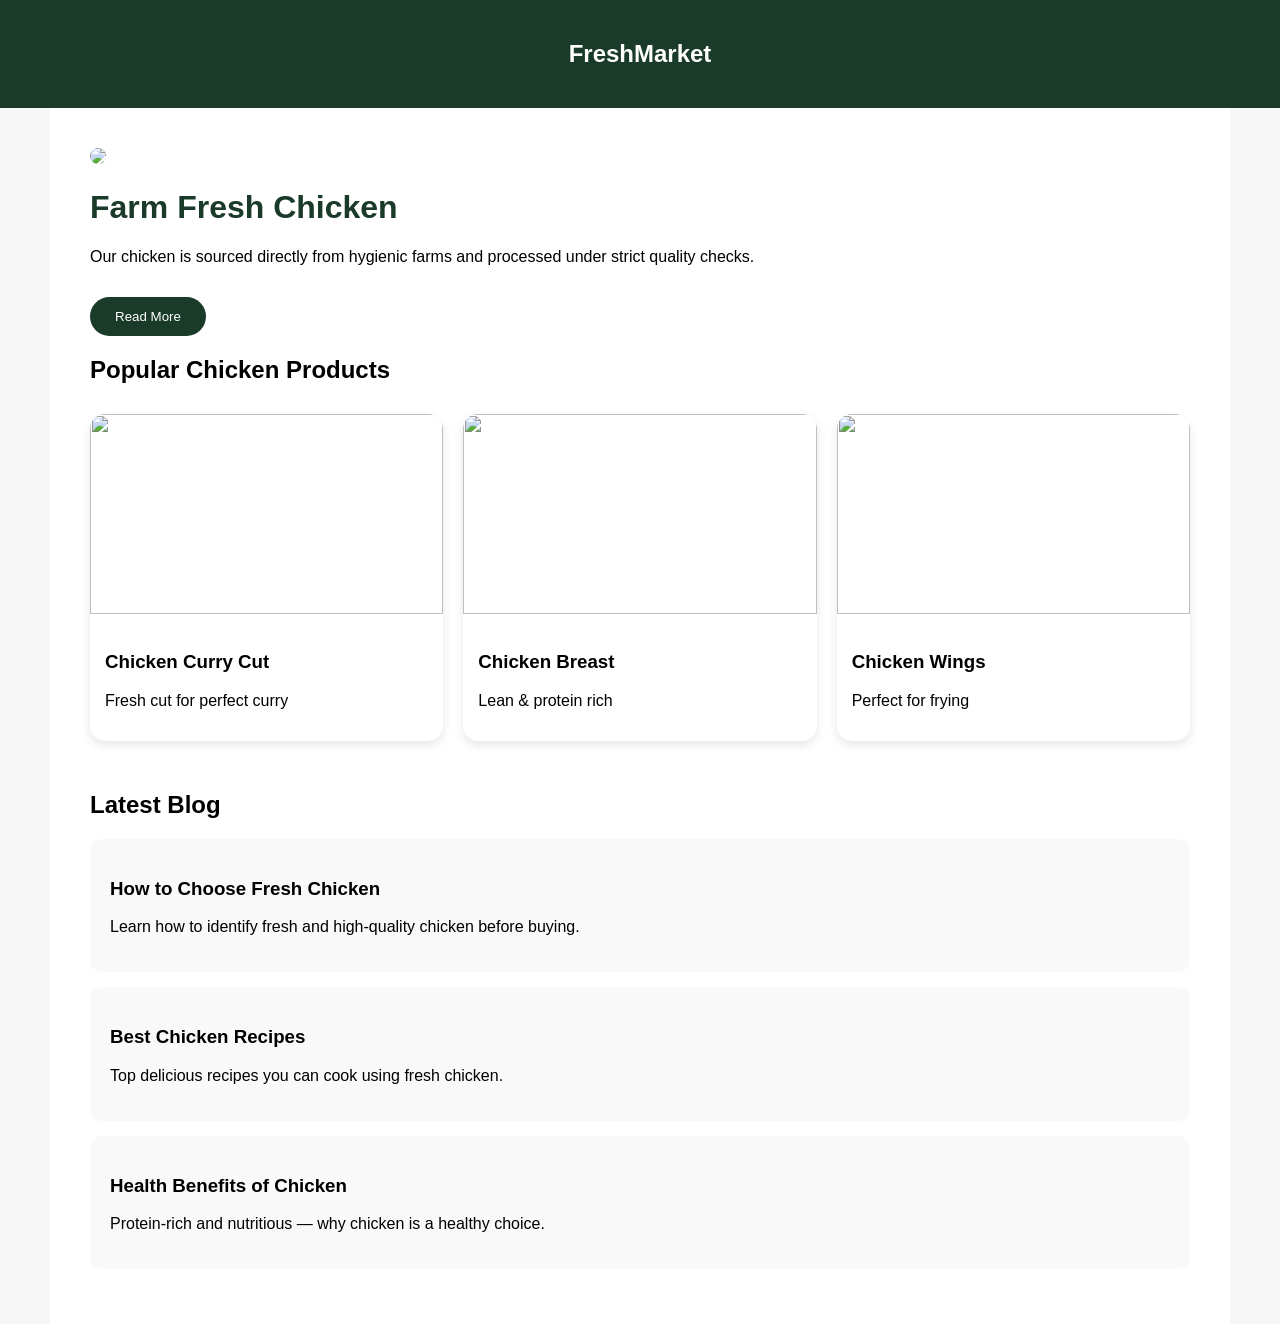
==== chicken.html @ bc3c6be9 "Create chicken.html" ====
<!DOCTYPE html>
<html lang="en">
<head>

<meta charset="UTF-8">
<meta name="viewport" content="width=device-width, initial-scale=1.0">

<!-- SEO -->
<title>Fresh Chicken Online | Farm Fresh Chicken Delivery</title>
<meta name="description" content="Order farm fresh chicken online. Premium quality, hygienic processing, and fast delivery.">
<meta name="keywords" content="fresh chicken, buy chicken online, chicken delivery">
<meta name="author" content="FreshMarket">

<link rel="stylesheet" href="https://cdnjs.cloudflare.com/ajax/libs/font-awesome/6.5.0/css/all.min.css">

<style>

body{
font-family: Arial, sans-serif;
margin:0;
background:#f7f7f7;
}

/* Header */
.header{
background:#1A3A2A;
color:white;
text-align:center;
padding:20px;
}

/* Container */
.container{
max-width:1100px;
margin:auto;
background:white;
padding:40px;
animation:fadeIn 1s ease;
}

/* Animation */
@keyframes fadeIn{
from{opacity:0; transform:translateY(20px);}
to{opacity:1; transform:translateY(0);}
}

.hero-img{
width:100%;
border-radius:15px;
}

h1{
color:#1A3A2A;
}

.read-more{
display:none;
}

.btn{
background:#1A3A2A;
color:white;
padding:12px 25px;
border:none;
border-radius:30px;
cursor:pointer;
margin-top:15px;
}

/* Product cards */

.products{
display:grid;
grid-template-columns:repeat(auto-fit,minmax(250px,1fr));
gap:20px;
margin-top:30px;
}

.card{
background:white;
border-radius:15px;
box-shadow:0 4px 10px rgba(0,0,0,0.1);
overflow:hidden;
transition:0.3s;
}

.card:hover{
transform:translateY(-5px);
}

.card img{
width:100%;
height:200px;
object-fit:cover;
}

.card-body{
padding:15px;
}

.blog{
margin-top:50px;
}

.blog-card{
background:#f9f9f9;
padding:20px;
border-radius:12px;
margin-bottom:15px;
transition:0.3s;
}

.blog-card:hover{
background:#eef5f1;
}

</style>

</head>

<body>

<div class="header">
<h2>FreshMarket</h2>
</div>

<div class="container">

<img src="https://images.unsplash.com/photo-1587593810167-a84920ea0781" class="hero-img">

<h1>Farm Fresh Chicken</h1>

<p>
Our chicken is sourced directly from hygienic farms and processed under strict quality checks.
</p>

<div class="read-more" id="moreText">
<p>
We ensure antibiotic-free, hormone-free poultry delivered in temperature-controlled packaging.
Every piece is cut fresh and sealed to maintain taste and nutrition.
Perfect for curries, grills, and everyday cooking.
</p>
</div>

<button class="btn" onclick="toggleRead()">Read More</button>

<!-- Product List -->

<h2>Popular Chicken Products</h2>

<div class="products">

<div class="card">
<img src="https://images.unsplash.com/photo-1604908176997-4313c9c3f5b0">
<div class="card-body">
<h3>Chicken Curry Cut</h3>
<p>Fresh cut for perfect curry</p>
</div>
</div>

<div class="card">
<img src="https://images.unsplash.com/photo-1606756790138-261d2b21cd63">
<div class="card-body">
<h3>Chicken Breast</h3>
<p>Lean & protein rich</p>
</div>
</div>

<div class="card">
<img src="https://images.unsplash.com/photo-1612197522035-1f3c8dc6f7d3">
<div class="card-body">
<h3>Chicken Wings</h3>
<p>Perfect for frying</p>
</div>
</div>

</div>

<!-- Blog Section -->

<div class="blog">

<h2>Latest Blog</h2>

<div class="blog-card">
<h3>How to Choose Fresh Chicken</h3>
<p>Learn how to identify fresh and high-quality chicken before buying.</p>
</div>

<div class="blog-card">
<h3>Best Chicken Recipes</h3>
<p>Top delicious recipes you can cook using fresh chicken.</p>
</div>

<div class="blog-card">
<h3>Health Benefits of Chicken</h3>
<p>Protein-rich and nutritious — why chicken is a healthy choice.</p>
</div>

</div>

</div>

<script>
function toggleRead(){
var more = document.getElementById("moreText");

if(more.style.display === "block"){
more.style.display = "none";
}else{
more.style.display = "block";
}
}
</script>

</body>
</html>
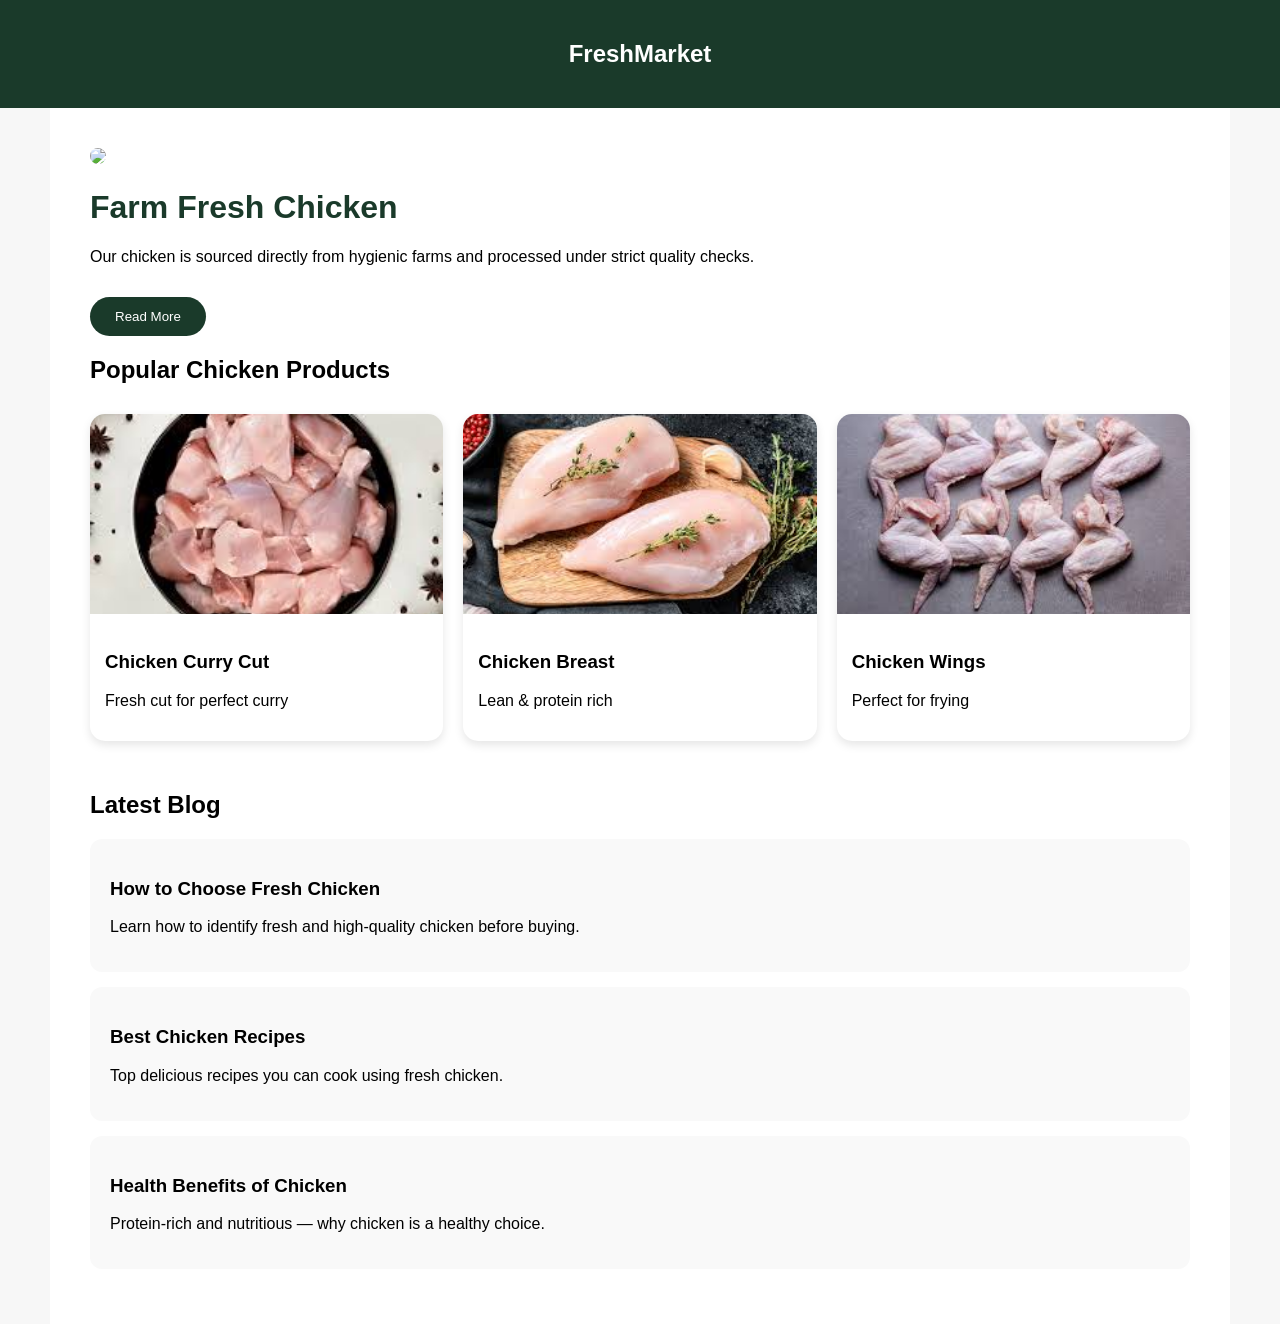
==== commit f0e28fd9: "Update chicken.html" ====
--- a/chicken.html
+++ b/chicken.html
@@ -151,7 +151,7 @@
 <div class="products">
 
 <div class="card">
-<img src="https://images.unsplash.com/photo-1604908176997-4313c9c3f5b0">
+<img src="[data-uri]">
 <div class="card-body">
 <h3>Chicken Curry Cut</h3>
 <p>Fresh cut for perfect curry</p>
@@ -159,7 +159,7 @@
 </div>
 
 <div class="card">
-<img src="https://images.unsplash.com/photo-1606756790138-261d2b21cd63">
+<img src="[data-uri]">
 <div class="card-body">
 <h3>Chicken Breast</h3>
 <p>Lean & protein rich</p>
@@ -167,7 +167,7 @@
 </div>
 
 <div class="card">
-<img src="https://images.unsplash.com/photo-1612197522035-1f3c8dc6f7d3">
+<img src="[data-uri]">
 <div class="card-body">
 <h3>Chicken Wings</h3>
 <p>Perfect for frying</p>
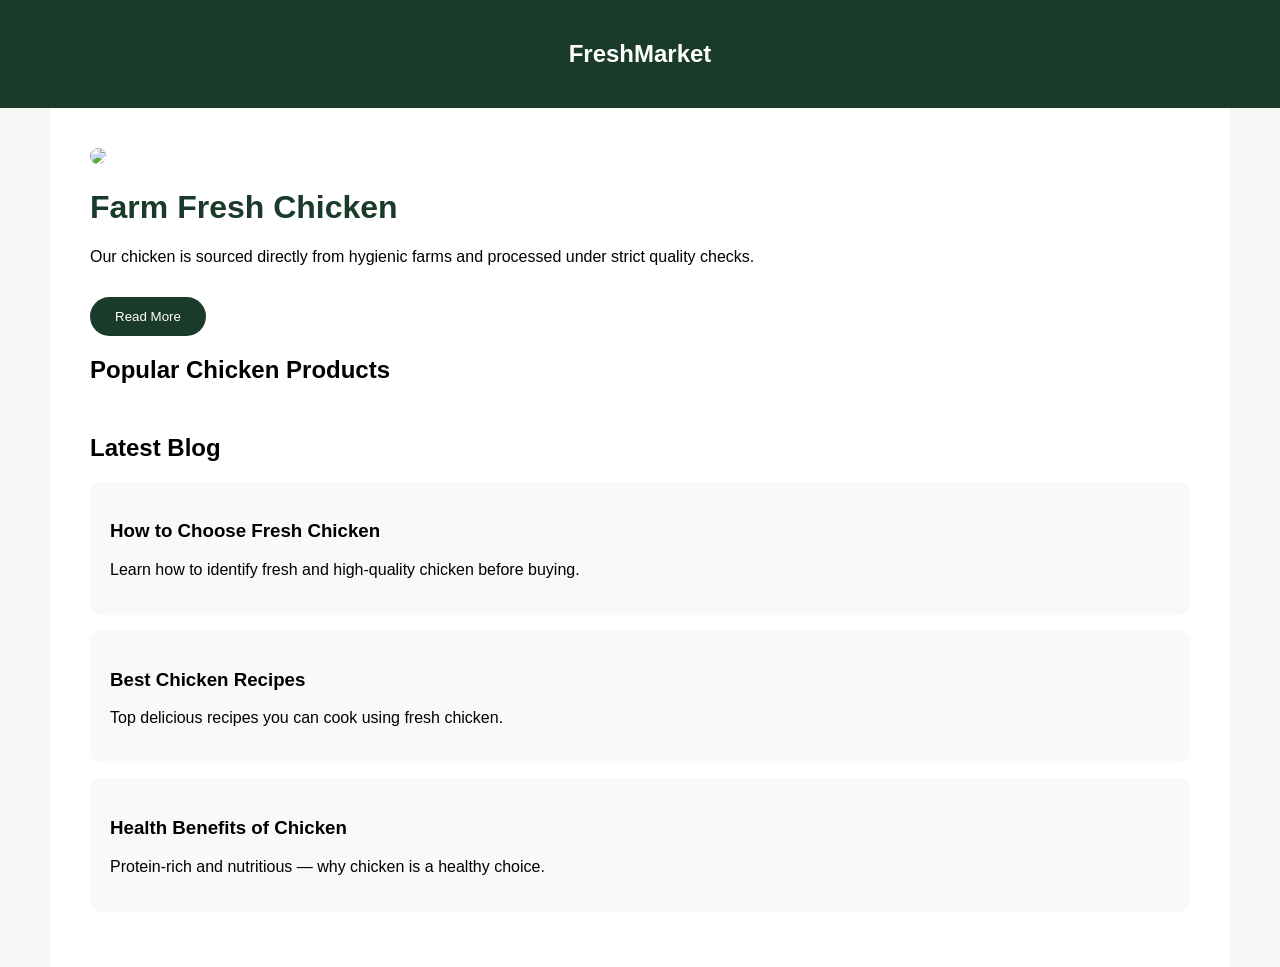
==== commit 01e21007: "Update chicken.html" ====
--- a/chicken.html
+++ b/chicken.html
@@ -148,34 +148,83 @@
 
 <h2>Popular Chicken Products</h2>
 
-<div class="products">
-
-<div class="card">
-<img src="[data-uri]">
-<div class="card-body">
-<h3>Chicken Curry Cut</h3>
-<p>Fresh cut for perfect curry</p>
-</div>
-</div>
-
-<div class="card">
-<img src="[data-uri]">
-<div class="card-body">
-<h3>Chicken Breast</h3>
-<p>Lean & protein rich</p>
-</div>
-</div>
-
-<div class="card">
-<img src="[data-uri]">
-<div class="card-body">
-<h3>Chicken Wings</h3>
-<p>Perfect for frying</p>
-</div>
-</div>
-
-</div>
-
+<script>
+let cartCount = 0;
+
+const products = [
+  // CHICKEN
+  { id:1, cat:'chicken', name:'Whole Farm Chicken', sub:'Free-Range Chicken', price:'Rs. 299', unit:'/kg', badge:'fresh', badgeLabel:'Fresh', desc:'Tender, free-range whole chicken raised without antibiotics.', img:'https://images.unsplash.com/photo-1587593810167-a84920ea0781?w=600&q=80' },
+  { id:2, cat:'chicken', name:'Chicken Breast Fillet', sub:'Boneless Chicken', price:'Rs. 349', unit:'/500g', badge:'premium', badgeLabel:'Premium', desc:'Lean, juicy boneless breast fillets, perfect for grilling.', img:'https://images.unsplash.com/photo-1682991136736-a2b44623eeba?w=500&auto=format&fit=crop&q=60&ixlib=rb-4.1.0&ixid=M3wxMjA3fDB8MHxzZWFyY2h8N3x8Y2hpY2tlbiUyMGJyZWFzdHxlbnwwfHwwfHx8MA%3D%3D' },
+  { id:3, cat:'chicken', name:'Chicken Legs', sub:'Bone-In Cuts', price:'Rs. 229', unit:'/kg', badge:'fresh', badgeLabel:'Fresh', desc:'Flavourful bone-in thighs and drumsticks, great for curries.', img:'https://media.istockphoto.com/id/1351966480/photo/raw-chicken-drum-stick-or-leg-pieces.webp?a=1&b=1&s=612x612&w=0&k=20&c=igDbLb6wiDadajXGD3pyt2d3ijChe7ovx_XZblskCac=' },
+  { id:4, cat:'chicken', name:'Chicken Wings', sub:'Party Cut Wings', price:'Rs. 199', unit:'/500g', badge:'sale', badgeLabel:'Sale', desc:'Crispy-ready party wings — marinated or plain available.', img:'https://media.istockphoto.com/id/1130423940/photo/raw-chicken-wings.webp?a=1&b=1&s=612x612&w=0&k=20&c=3L_in81CK1aBq9viFOgYk0ZvPSkTZ2IHqcJkPZ5LTrU=' },
+  { id:6, cat:'chicken', name:'Chicken Liver', sub:'Offal & Organs', price:'Rs. 149', unit:'/500g', badge:'fresh', badgeLabel:'Fresh', desc:'Iron-rich fresh chicken liver, cleaned and ready to cook.', img:'https://media.istockphoto.com/id/1266413084/photo/fresh-chicken-liver-on-a-cutting-board-with-cooking-ingredients.webp?a=1&b=1&s=612x612&w=0&k=20&c=8vWkVTcsEAAaOYxZyqfM0vT5w5yUyzNh_hho4cezIBc=' },
+
+function renderProducts(filter = 'all') {
+  const grid = document.getElementById('productsGrid');
+  const filtered = filter === 'all' ? products : products.filter(p => p.cat === filter);
+  grid.innerHTML = filtered.map(p => `
+    <div class="product-card" data-cat="${p.cat}">
+      <div class="product-img-wrap">
+        <img class="product-img" src="${p.img}" alt="${p.name}" loading="lazy" onerror="this.src='https://images.unsplash.com/photo-1542838132-92c53300491e?w=600&q=80'">
+        <span class="product-badge badge-${p.badge}">${p.badgeLabel}</span>
+      </div>
+      <div class="product-body">
+        <div class="product-cat">${p.sub}</div>
+        <div class="product-name">${p.name}</div>
+        <div class="product-desc">${p.desc}</div>
+        <div class="product-footer">
+          <div class="product-price">${p.price} <span class="unit">${p.unit}</span></div>
+          <button class="add-btn" onclick="addToCart('${p.name}')" title="Add to cart">+</button>
+        </div>
+      </div>
+    </div>
+  `).join('');
+}
+
+function filterCat(cat, btn) {
+  document.querySelectorAll('.cat-tab').forEach(b => b.classList.remove('active'));
+  btn.classList.add('active');
+  renderProducts(cat);
+}
+
+function addToCart(name) {
+  cartCount++;
+  document.getElementById('cartNum').textContent = cartCount;
+  const toast = document.getElementById('toast');
+  toast.textContent = `✅ ${name} added to cart!`;
+  toast.classList.add('show');
+  setTimeout(() => toast.classList.remove('show'), 2500);
+}
+
+function copyCode() {
+  navigator.clipboard.writeText('FRESH20').then(() => {
+    const toast = document.getElementById('toast');
+    toast.textContent = '🎉 Code FRESH20 copied!';
+    toast.classList.add('show');
+    setTimeout(() => toast.classList.remove('show'), 2500);
+  });
+}
+
+renderProducts();
+
+// Scroll reveal
+const observer = new IntersectionObserver((entries) => {
+  entries.forEach(e => {
+    if (e.isIntersecting) {
+      e.target.style.opacity = '1';
+      e.target.style.transform = 'translateY(0)';
+    }
+  });
+}, { threshold: 0.1 });
+
+document.querySelectorAll('.why-card, .stat-card').forEach(el => {
+  el.style.opacity = '0';
+  el.style.transform = 'translateY(20px)';
+  el.style.transition = 'opacity 0.5s ease, transform 0.5s ease';
+  observer.observe(el);
+});
+</script>
+  
 <!-- Blog Section -->
 
 <div class="blog">
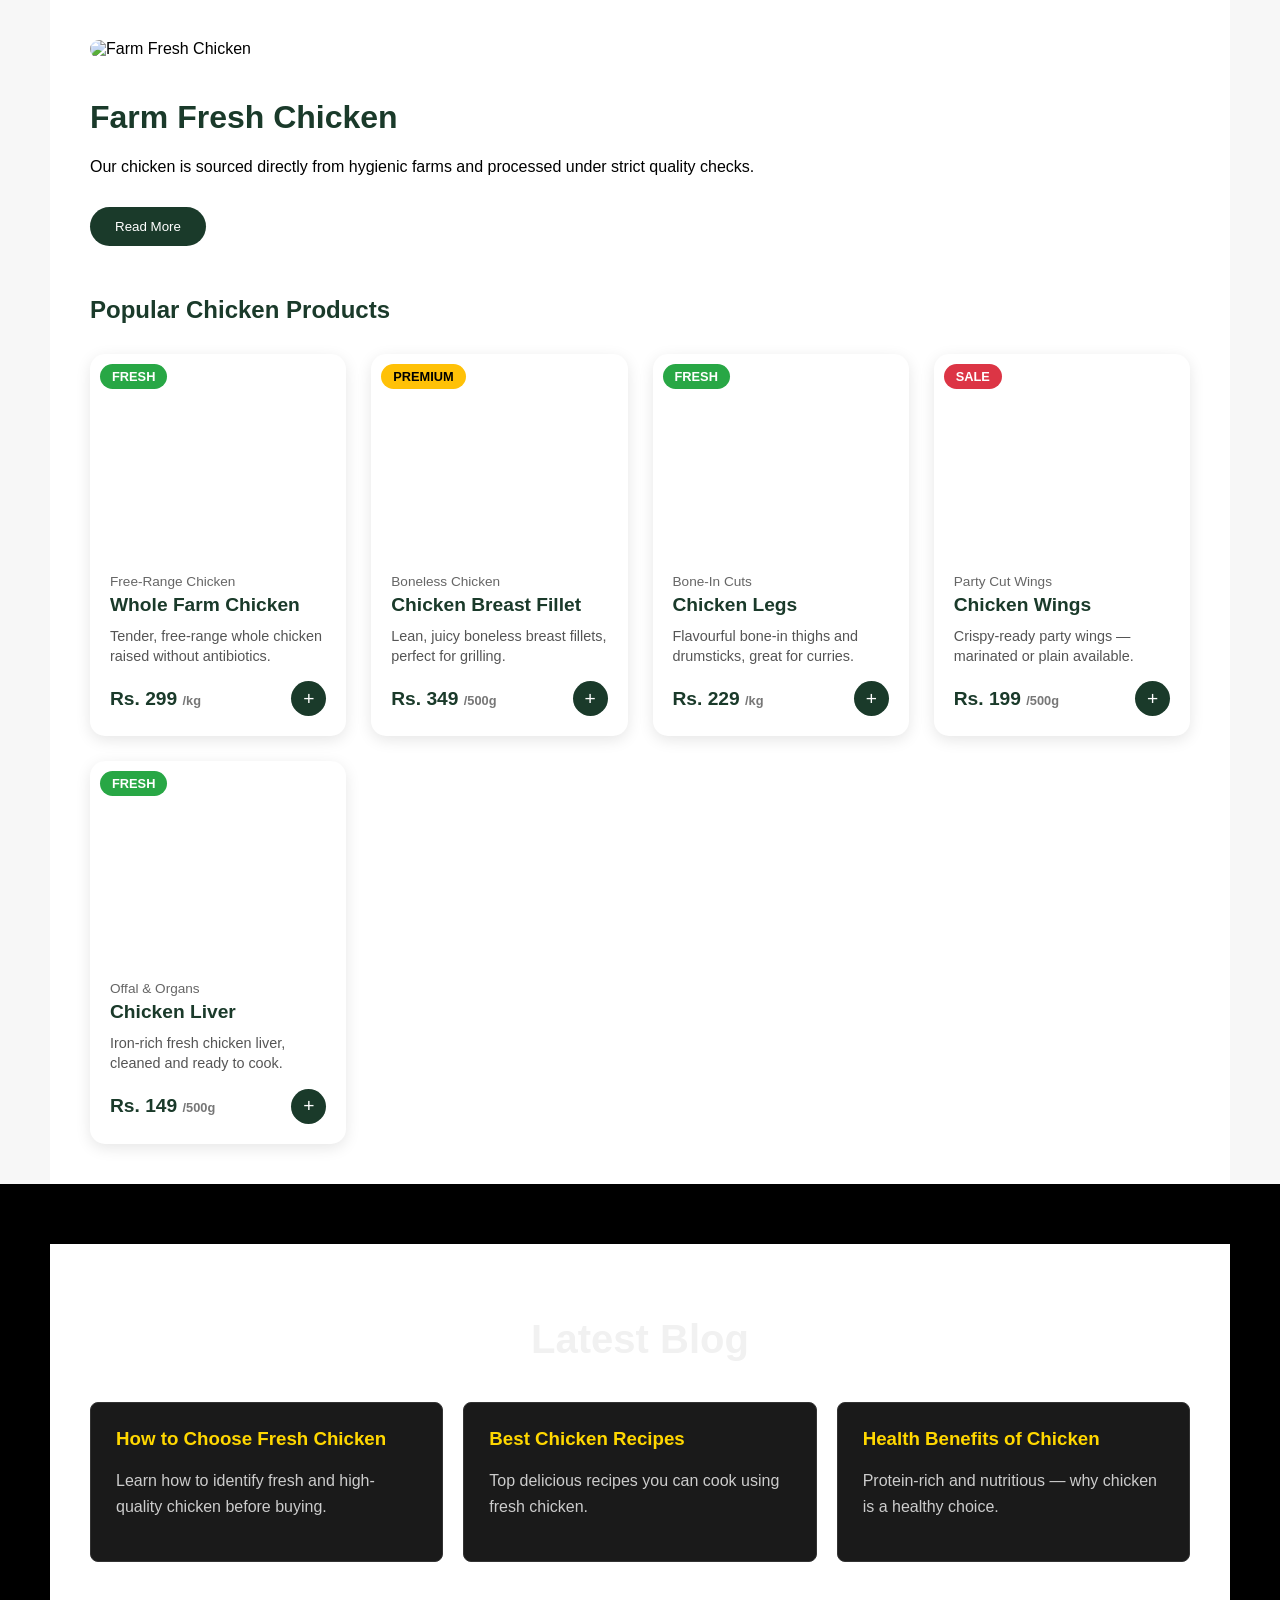
==== commit acd25b2a: "Update chicken.html" ====
--- a/chicken.html
+++ b/chicken.html
@@ -1,266 +1,336 @@
 <!DOCTYPE html>
 <html lang="en">
 <head>
-
-<meta charset="UTF-8">
-<meta name="viewport" content="width=device-width, initial-scale=1.0">
-
-<!-- SEO -->
-<title>Fresh Chicken Online | Farm Fresh Chicken Delivery</title>
-<meta name="description" content="Order farm fresh chicken online. Premium quality, hygienic processing, and fast delivery.">
-<meta name="keywords" content="fresh chicken, buy chicken online, chicken delivery">
-<meta name="author" content="FreshMarket">
-
-<link rel="stylesheet" href="https://cdnjs.cloudflare.com/ajax/libs/font-awesome/6.5.0/css/all.min.css">
-
-<style>
-
-body{
-font-family: Arial, sans-serif;
-margin:0;
-background:#f7f7f7;
-}
-
-/* Header */
-.header{
-background:#1A3A2A;
-color:white;
-text-align:center;
-padding:20px;
-}
-
-/* Container */
-.container{
-max-width:1100px;
-margin:auto;
-background:white;
-padding:40px;
-animation:fadeIn 1s ease;
-}
-
-/* Animation */
-@keyframes fadeIn{
-from{opacity:0; transform:translateY(20px);}
-to{opacity:1; transform:translateY(0);}
-}
-
-.hero-img{
-width:100%;
-border-radius:15px;
-}
-
-h1{
-color:#1A3A2A;
-}
-
-.read-more{
-display:none;
-}
-
-.btn{
-background:#1A3A2A;
-color:white;
-padding:12px 25px;
-border:none;
-border-radius:30px;
-cursor:pointer;
-margin-top:15px;
-}
-
-/* Product cards */
-
-.products{
-display:grid;
-grid-template-columns:repeat(auto-fit,minmax(250px,1fr));
-gap:20px;
-margin-top:30px;
-}
-
-.card{
-background:white;
-border-radius:15px;
-box-shadow:0 4px 10px rgba(0,0,0,0.1);
-overflow:hidden;
-transition:0.3s;
-}
-
-.card:hover{
-transform:translateY(-5px);
-}
-
-.card img{
-width:100%;
-height:200px;
-object-fit:cover;
-}
-
-.card-body{
-padding:15px;
-}
-
-.blog{
-margin-top:50px;
-}
-
-.blog-card{
-background:#f9f9f9;
-padding:20px;
-border-radius:12px;
-margin-bottom:15px;
-transition:0.3s;
-}
-
-.blog-card:hover{
-background:#eef5f1;
-}
-
-</style>
-
+    <meta charset="UTF-8">
+    <meta name="viewport" content="width=device-width, initial-scale=1.0">
+
+    <title>Fresh Chicken Online | Farm Fresh Chicken Delivery</title>
+    <meta name="description" content="Order farm fresh chicken online. Premium quality, hygienic processing, and fast delivery.">
+    <meta name="keywords" content="fresh chicken, buy chicken online, chicken delivery">
+    <meta name="author" content="FreshMarket">
+
+    <link rel="stylesheet" href="https://cdnjs.cloudflare.com/ajax/libs/font-awesome/6.5.0/css/all.min.css">
+
+    <style>
+        body {
+            font-family: Arial, sans-serif;
+            margin: 0;
+            background: #f7f7f7;
+        }
+
+        /* Header */
+        .header {
+            background: #1A3A2A;
+            color: white;
+            text-align: center;
+            padding: 20px;
+        }
+
+        /* Container */
+        .container {
+            max-width: 1100px;
+            margin: auto;
+            background: white;
+            padding: 40px;
+            animation: fadeIn 1s ease;
+        }
+
+        @keyframes fadeIn {
+            from { opacity: 0; transform: translateY(20px); }
+            to { opacity: 1; transform: translateY(0); }
+        }
+
+        .hero-img {
+            width: 100%;
+            border-radius: 15px;
+            margin-bottom: 20px;
+        }
+
+        h1, h2 {
+            color: #1A3A2A;
+        }
+
+        .read-more {
+            display: none;
+            margin-top: 10px;
+        }
+
+        .btn {
+            background: #1A3A2A;
+            color: white;
+            padding: 12px 25px;
+            border: none;
+            border-radius: 30px;
+            cursor: pointer;
+            margin-top: 15px;
+        }
+
+        /* Updated Product Grid & Cards */
+        .products-grid {
+            display: grid;
+            grid-template-columns: repeat(auto-fit, minmax(250px, 1fr));
+            gap: 25px;
+            margin-top: 30px;
+        }
+
+        .product-card {
+            background: white;
+            border-radius: 15px;
+            box-shadow: 0 4px 15px rgba(0,0,0,0.1);
+            overflow: hidden;
+            transition: 0.3s;
+            display: flex;
+            flex-direction: column;
+        }
+
+        .product-card:hover {
+            transform: translateY(-5px);
+        }
+
+        .product-img-wrap {
+            position: relative;
+            height: 200px;
+        }
+
+        .product-img {
+            width: 100%;
+            height: 100%;
+            object-fit: cover;
+        }
+
+        /* Badges */
+        .product-badge {
+            position: absolute;
+            top: 10px;
+            left: 10px;
+            padding: 5px 12px;
+            border-radius: 20px;
+            font-size: 0.8rem;
+            color: white;
+            font-weight: bold;
+            text-transform: uppercase;
+        }
+
+        .badge-fresh { background: #28a745; }
+        .badge-premium { background: #ffc107; color: #000; }
+        .badge-sale { background: #dc3545; }
+
+        .product-body {
+            padding: 20px;
+            flex-grow: 1;
+            display: flex;
+            flex-direction: column;
+        }
+
+        .product-cat {
+            color: #666;
+            font-size: 0.85rem;
+            margin-bottom: 5px;
+        }
+
+        .product-name {
+            font-size: 1.2rem;
+            font-weight: bold;
+            color: #1A3A2A;
+            margin-bottom: 10px;
+        }
+
+        .product-desc {
+            font-size: 0.9rem;
+            color: #555;
+            margin-bottom: 15px;
+            line-height: 1.4;
+        }
+
+        .product-footer {
+            display: flex;
+            justify-content: space-between;
+            align-items: center;
+            margin-top: auto;
+        }
+
+        .product-price {
+            font-size: 1.2rem;
+            font-weight: bold;
+            color: #1A3A2A;
+        }
+
+        .product-price .unit {
+            font-size: 0.8rem;
+            color: #777;
+        }
+
+        .add-btn {
+            background: #1A3A2A;
+            color: white;
+            border: none;
+            width: 35px;
+            height: 35px;
+            border-radius: 50%;
+            cursor: pointer;
+            font-size: 1.2rem;
+            display: flex;
+            align-items: center;
+            justify-content: center;
+            transition: 0.2s;
+        }
+
+        .add-btn:hover {
+            background: #28a745;
+        }
+
+    </style>
 </head>
-
 <body>
 
-<div class="header">
-<h2>FreshMarket</h2>
-</div>
-
-<div class="container">
-
-<img src="https://images.unsplash.com/photo-1587593810167-a84920ea0781" class="hero-img">
-
-<h1>Farm Fresh Chicken</h1>
-
-<p>
-Our chicken is sourced directly from hygienic farms and processed under strict quality checks.
-</p>
-
-<div class="read-more" id="moreText">
-<p>
-We ensure antibiotic-free, hormone-free poultry delivered in temperature-controlled packaging.
-Every piece is cut fresh and sealed to maintain taste and nutrition.
-Perfect for curries, grills, and everyday cooking.
-</p>
-</div>
-
-<button class="btn" onclick="toggleRead()">Read More</button>
-
-<!-- Product List -->
-
-<h2>Popular Chicken Products</h2>
-
-<script>
-let cartCount = 0;
-
-const products = [
-  // CHICKEN
-  { id:1, cat:'chicken', name:'Whole Farm Chicken', sub:'Free-Range Chicken', price:'Rs. 299', unit:'/kg', badge:'fresh', badgeLabel:'Fresh', desc:'Tender, free-range whole chicken raised without antibiotics.', img:'https://images.unsplash.com/photo-1587593810167-a84920ea0781?w=600&q=80' },
-  { id:2, cat:'chicken', name:'Chicken Breast Fillet', sub:'Boneless Chicken', price:'Rs. 349', unit:'/500g', badge:'premium', badgeLabel:'Premium', desc:'Lean, juicy boneless breast fillets, perfect for grilling.', img:'https://images.unsplash.com/photo-1682991136736-a2b44623eeba?w=500&auto=format&fit=crop&q=60&ixlib=rb-4.1.0&ixid=M3wxMjA3fDB8MHxzZWFyY2h8N3x8Y2hpY2tlbiUyMGJyZWFzdHxlbnwwfHwwfHx8MA%3D%3D' },
-  { id:3, cat:'chicken', name:'Chicken Legs', sub:'Bone-In Cuts', price:'Rs. 229', unit:'/kg', badge:'fresh', badgeLabel:'Fresh', desc:'Flavourful bone-in thighs and drumsticks, great for curries.', img:'https://media.istockphoto.com/id/1351966480/photo/raw-chicken-drum-stick-or-leg-pieces.webp?a=1&b=1&s=612x612&w=0&k=20&c=igDbLb6wiDadajXGD3pyt2d3ijChe7ovx_XZblskCac=' },
-  { id:4, cat:'chicken', name:'Chicken Wings', sub:'Party Cut Wings', price:'Rs. 199', unit:'/500g', badge:'sale', badgeLabel:'Sale', desc:'Crispy-ready party wings — marinated or plain available.', img:'https://media.istockphoto.com/id/1130423940/photo/raw-chicken-wings.webp?a=1&b=1&s=612x612&w=0&k=20&c=3L_in81CK1aBq9viFOgYk0ZvPSkTZ2IHqcJkPZ5LTrU=' },
-  { id:6, cat:'chicken', name:'Chicken Liver', sub:'Offal & Organs', price:'Rs. 149', unit:'/500g', badge:'fresh', badgeLabel:'Fresh', desc:'Iron-rich fresh chicken liver, cleaned and ready to cook.', img:'https://media.istockphoto.com/id/1266413084/photo/fresh-chicken-liver-on-a-cutting-board-with-cooking-ingredients.webp?a=1&b=1&s=612x612&w=0&k=20&c=8vWkVTcsEAAaOYxZyqfM0vT5w5yUyzNh_hho4cezIBc=' },
-
-function renderProducts(filter = 'all') {
-  const grid = document.getElementById('productsGrid');
-  const filtered = filter === 'all' ? products : products.filter(p => p.cat === filter);
-  grid.innerHTML = filtered.map(p => `
-    <div class="product-card" data-cat="${p.cat}">
-      <div class="product-img-wrap">
-        <img class="product-img" src="${p.img}" alt="${p.name}" loading="lazy" onerror="this.src='https://images.unsplash.com/photo-1542838132-92c53300491e?w=600&q=80'">
-        <span class="product-badge badge-${p.badge}">${p.badgeLabel}</span>
-      </div>
-      <div class="product-body">
-        <div class="product-cat">${p.sub}</div>
-        <div class="product-name">${p.name}</div>
-        <div class="product-desc">${p.desc}</div>
-        <div class="product-footer">
-          <div class="product-price">${p.price} <span class="unit">${p.unit}</span></div>
-          <button class="add-btn" onclick="addToCart('${p.name}')" title="Add to cart">+</button>
+    <div class="container">
+        <img src="https://images.unsplash.com/photo-1587593810167-a84920ea0781?w=1100&q=80" class="hero-img" alt="Farm Fresh Chicken">
+
+        <h1>Farm Fresh Chicken</h1>
+        <p>Our chicken is sourced directly from hygienic farms and processed under strict quality checks.</p>
+
+        <div class="read-more" id="moreText">
+            <p>
+                We ensure antibiotic-free, hormone-free poultry delivered in temperature-controlled packaging.
+                Every piece is cut fresh and sealed to maintain taste and nutrition.
+                Perfect for curries, grills, and everyday cooking.
+            </p>
         </div>
-      </div>
+        <button class="btn" onclick="toggleRead()">Read More</button>
+
+        <h2 style="margin-top: 50px;">Popular Chicken Products</h2>
+        <div id="productsGrid" class="products-grid">
+            </div>
     </div>
-  `).join('');
-}
-
-function filterCat(cat, btn) {
-  document.querySelectorAll('.cat-tab').forEach(b => b.classList.remove('active'));
-  btn.classList.add('active');
-  renderProducts(cat);
-}
-
-function addToCart(name) {
-  cartCount++;
-  document.getElementById('cartNum').textContent = cartCount;
-  const toast = document.getElementById('toast');
-  toast.textContent = `✅ ${name} added to cart!`;
-  toast.classList.add('show');
-  setTimeout(() => toast.classList.remove('show'), 2500);
-}
-
-function copyCode() {
-  navigator.clipboard.writeText('FRESH20').then(() => {
-    const toast = document.getElementById('toast');
-    toast.textContent = '🎉 Code FRESH20 copied!';
-    toast.classList.add('show');
-    setTimeout(() => toast.classList.remove('show'), 2500);
-  });
-}
-
-renderProducts();
-
-// Scroll reveal
-const observer = new IntersectionObserver((entries) => {
-  entries.forEach(e => {
-    if (e.isIntersecting) {
-      e.target.style.opacity = '1';
-      e.target.style.transform = 'translateY(0)';
-    }
-  });
-}, { threshold: 0.1 });
-
-document.querySelectorAll('.why-card, .stat-card').forEach(el => {
-  el.style.opacity = '0';
-  el.style.transform = 'translateY(20px)';
-  el.style.transition = 'opacity 0.5s ease, transform 0.5s ease';
-  observer.observe(el);
-});
-</script>
-  
-<!-- Blog Section -->
-
-<div class="blog">
-
-<h2>Latest Blog</h2>
-
-<div class="blog-card">
-<h3>How to Choose Fresh Chicken</h3>
-<p>Learn how to identify fresh and high-quality chicken before buying.</p>
-</div>
-
-<div class="blog-card">
-<h3>Best Chicken Recipes</h3>
-<p>Top delicious recipes you can cook using fresh chicken.</p>
-</div>
-
-<div class="blog-card">
-<h3>Health Benefits of Chicken</h3>
-<p>Protein-rich and nutritious — why chicken is a healthy choice.</p>
-</div>
-
-</div>
-
-</div>
-
-<script>
-function toggleRead(){
-var more = document.getElementById("moreText");
-
-if(more.style.display === "block"){
-more.style.display = "none";
-}else{
-more.style.display = "block";
-}
-}
-</script>
-
+
+    <script>
+        // Data provided by the user
+        const products = [
+            { id:1, cat:'chicken', name:'Whole Farm Chicken', sub:'Free-Range Chicken', price:'Rs. 299', unit:'/kg', badge:'fresh', badgeLabel:'Fresh', desc:'Tender, free-range whole chicken raised without antibiotics.', img:'https://images.unsplash.com/photo-1587593810167-a84920ea0781?w=600&q=80' },
+            { id:2, cat:'chicken', name:'Chicken Breast Fillet', sub:'Boneless Chicken', price:'Rs. 349', unit:'/500g', badge:'premium', badgeLabel:'Premium', desc:'Lean, juicy boneless breast fillets, perfect for grilling.', img:'https://images.unsplash.com/photo-1682991136736-a2b44623eeba?w=500&auto=format&fit=crop&q=60' },
+            { id:3, cat:'chicken', name:'Chicken Legs', sub:'Bone-In Cuts', price:'Rs. 229', unit:'/kg', badge:'fresh', badgeLabel:'Fresh', desc:'Flavourful bone-in thighs and drumsticks, great for curries.', img:'https://media.istockphoto.com/id/1351966480/photo/raw-chicken-drum-stick-or-leg-pieces.webp?a=1&b=1&s=612x612&w=0&k=20&c=igDbLb6wiDadajXGD3pyt2d3ijChe7ovx_XZblskCac=' },
+            { id:4, cat:'chicken', name:'Chicken Wings', sub:'Party Cut Wings', price:'Rs. 199', unit:'/500g', badge:'sale', badgeLabel:'Sale', desc:'Crispy-ready party wings — marinated or plain available.', img:'https://media.istockphoto.com/id/1130423940/photo/raw-chicken-wings.webp?a=1&b=1&s=612x612&w=0&k=20&c=3L_in81CK1aBq9viFOgYk0ZvPSkTZ2IHqcJkPZ5LTrU=' },
+            { id:6, cat:'chicken', name:'Chicken Liver', sub:'Offal & Organs', price:'Rs. 149', unit:'/500g', badge:'fresh', badgeLabel:'Fresh', desc:'Iron-rich fresh chicken liver, cleaned and ready to cook.', img:'https://media.istockphoto.com/id/1266413084/photo/fresh-chicken-liver-on-a-cutting-board-with-cooking-ingredients.webp?a=1&b=1&s=612x612&w=0&k=20&c=8vWkVTcsEAAaOYxZyqfM0vT5w5yUyzNh_hho4cezIBc=' }
+        ];
+
+        // Rendering Function
+        function renderProducts(filter = 'all') {
+            const grid = document.getElementById('productsGrid');
+            const filtered = filter === 'all' ? products : products.filter(p => p.cat === filter);
+            grid.innerHTML = filtered.map(p => `
+                <div class="product-card" data-cat="${p.cat}">
+                    <div class="product-img-wrap">
+                        <img class="product-img" src="${p.img}" alt="${p.name}" loading="lazy" onerror="this.src='https://images.unsplash.com/photo-1542838132-92c53300491e?w=600&q=80'">
+                        <span class="product-badge badge-${p.badge}">${p.badgeLabel}</span>
+                    </div>
+                    <div class="product-body">
+                        <div class="product-cat">${p.sub}</div>
+                        <div class="product-name">${p.name}</div>
+                        <div class="product-desc">${p.desc}</div>
+                        <div class="product-footer">
+                            <div class="product-price">${p.price} <span class="unit">${p.unit}</span></div>
+                            <button class="add-btn" onclick="addToCart('${p.name}')" title="Add to cart">+</button>
+                        </div>
+                    </div>
+                </div>
+            `).join('');
+        }
+
+        // Helper Functions
+        function toggleRead() {
+            const moreText = document.getElementById("moreText");
+            if (moreText.style.display === "block") {
+                moreText.style.display = "none";
+            } else {
+                moreText.style.display = "block";
+            }
+        }
+
+        function addToCart(name) {
+            alert(name + " added to cart!");
+        }
+
+        // Initialize display
+        window.onload = () => {
+            renderProducts();
+        };
+        
+    </script>
+    
 </body>
 </html>
+
+<html>
+  
+<section class="blog-section">
+  <div class="container">
+    <h2 class="section-title">Latest Blog</h2>
+
+    <div class="blog-grid">
+      <article class="blog-card">
+        <h3>How to Choose Fresh Chicken</h3>
+        <p>Learn how to identify fresh and high-quality chicken before buying.</p>
+      </article>
+
+      <article class="blog-card">
+        <h3>Best Chicken Recipes</h3>
+        <p>Top delicious recipes you can cook using fresh chicken.</p>
+      </article>
+
+      <article class="blog-card">
+        <h3>Health Benefits of Chicken</h3>
+        <p>Protein-rich and nutritious — why chicken is a healthy choice.</p>
+      </article>
+    </div>
+  </div>
+</section>
+
+<style>
+  /* Main Section Styles */
+  .blog-section {
+    background-color: #000000; /* True Black Background */
+    color: #ffffff;           /* White text for contrast */
+    padding: 60px 20px;
+    font-family: sans-serif;
+  }
+
+  .section-title {
+    text-align: center;
+    font-size: 2.5rem;
+    margin-bottom: 40px;
+    color: #f1f1f1;
+  }
+
+  /* Grid Layout */
+  .blog-grid {
+    display: grid;
+    grid-template-columns: repeat(auto-fit, minmax(300px, 1fr));
+    gap: 20px;
+    max-width: 1200px;
+    margin: 0 auto;
+  }
+
+  /* Card Styling */
+  .blog-card {
+    background-color: #1a1a1a; /* Dark grey card for depth */
+    padding: 25px;
+    border-radius: 8px;
+    border: 1px solid #333;    /* Subtle border */
+    transition: transform 0.3s ease;
+  }
+
+  .blog-card:hover {
+    transform: translateY(-5px);
+    border-color: #555;
+  }
+
+  .blog-card h3 {
+    margin-top: 0;
+    color: #ffd700; /* Gold accent for headers */
+  }
+
+  .blog-card p {
+    color: #cccccc;
+    line-height: 1.6;
+  }
+</style>
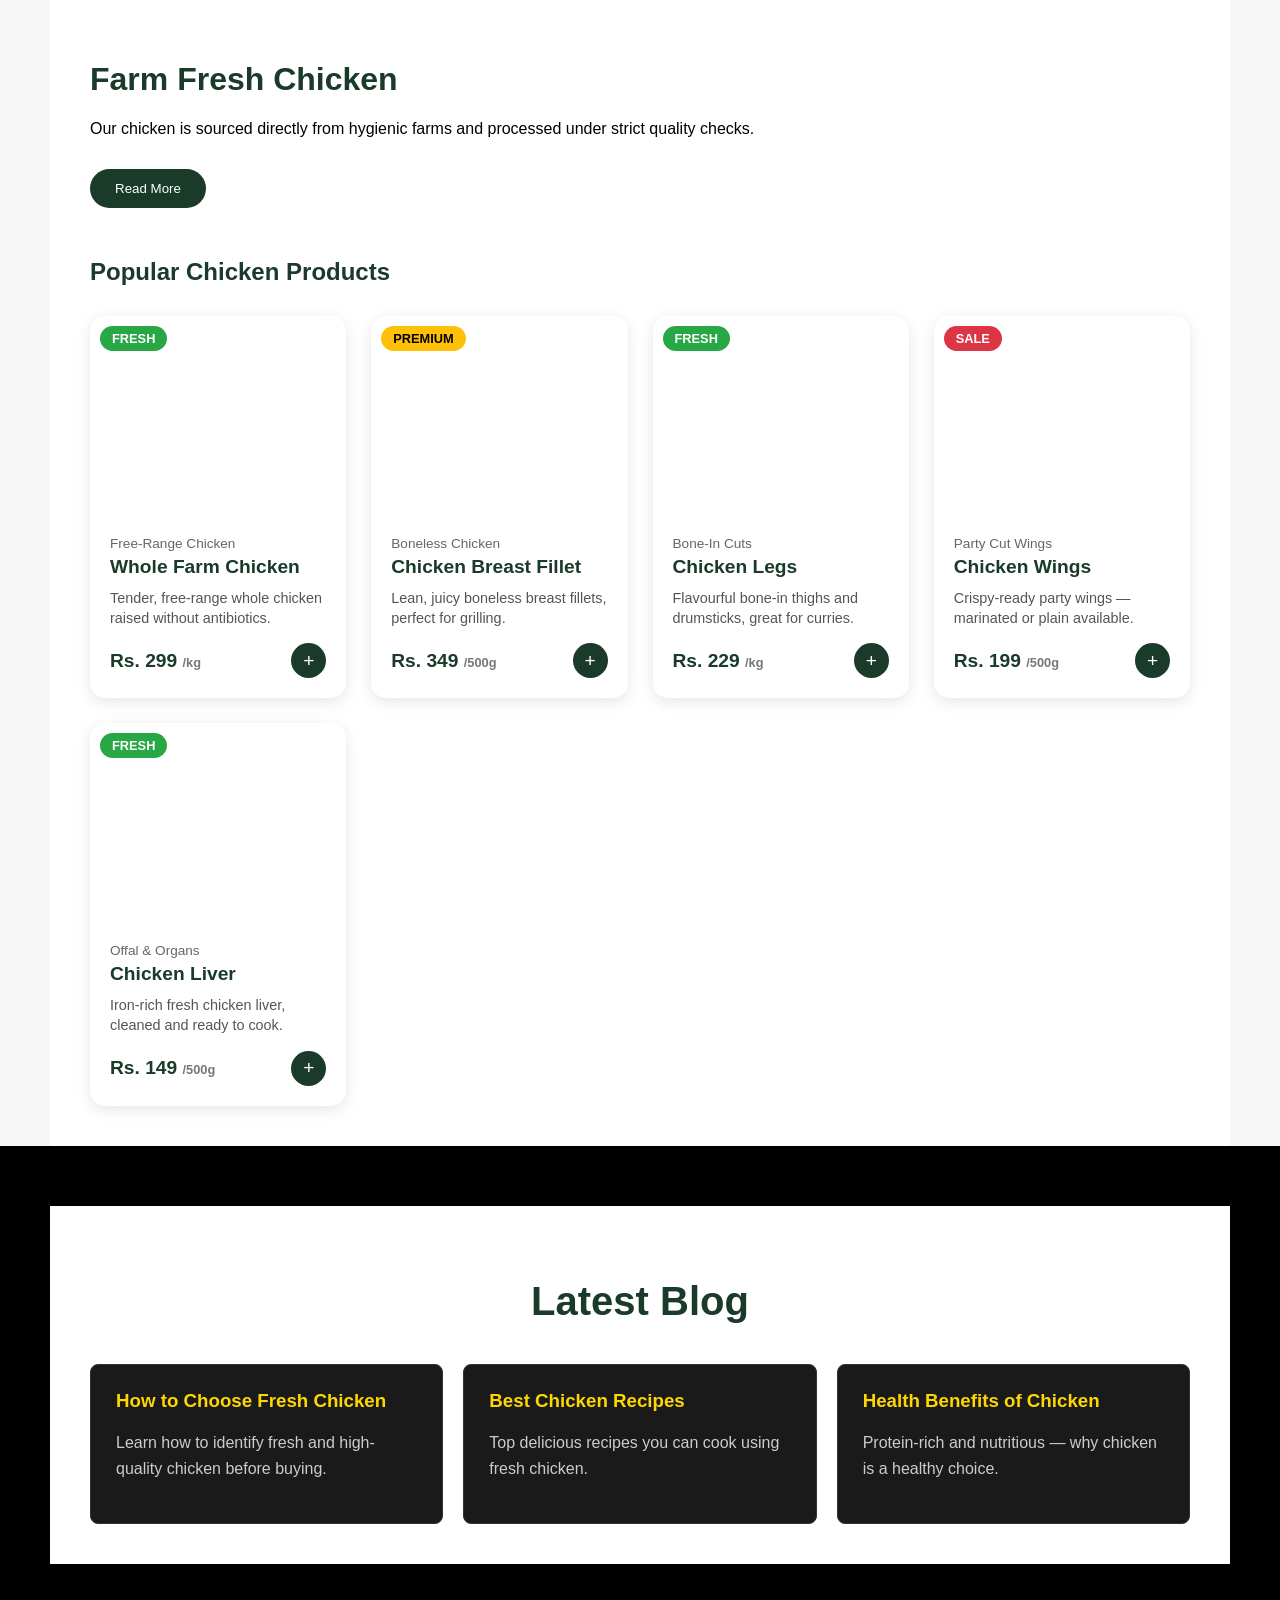
==== commit 943f5b10: "Update chicken.html" ====
--- a/chicken.html
+++ b/chicken.html
@@ -184,7 +184,6 @@
 <body>
 
     <div class="container">
-        <img src="https://images.unsplash.com/photo-1587593810167-a84920ea0781?w=1100&q=80" class="hero-img" alt="Farm Fresh Chicken">
 
         <h1>Farm Fresh Chicken</h1>
         <p>Our chicken is sourced directly from hygienic farms and processed under strict quality checks.</p>
@@ -298,7 +297,7 @@
     text-align: center;
     font-size: 2.5rem;
     margin-bottom: 40px;
-    color: #f1f1f1;
+    color: #Black;
   }
 
   /* Grid Layout */
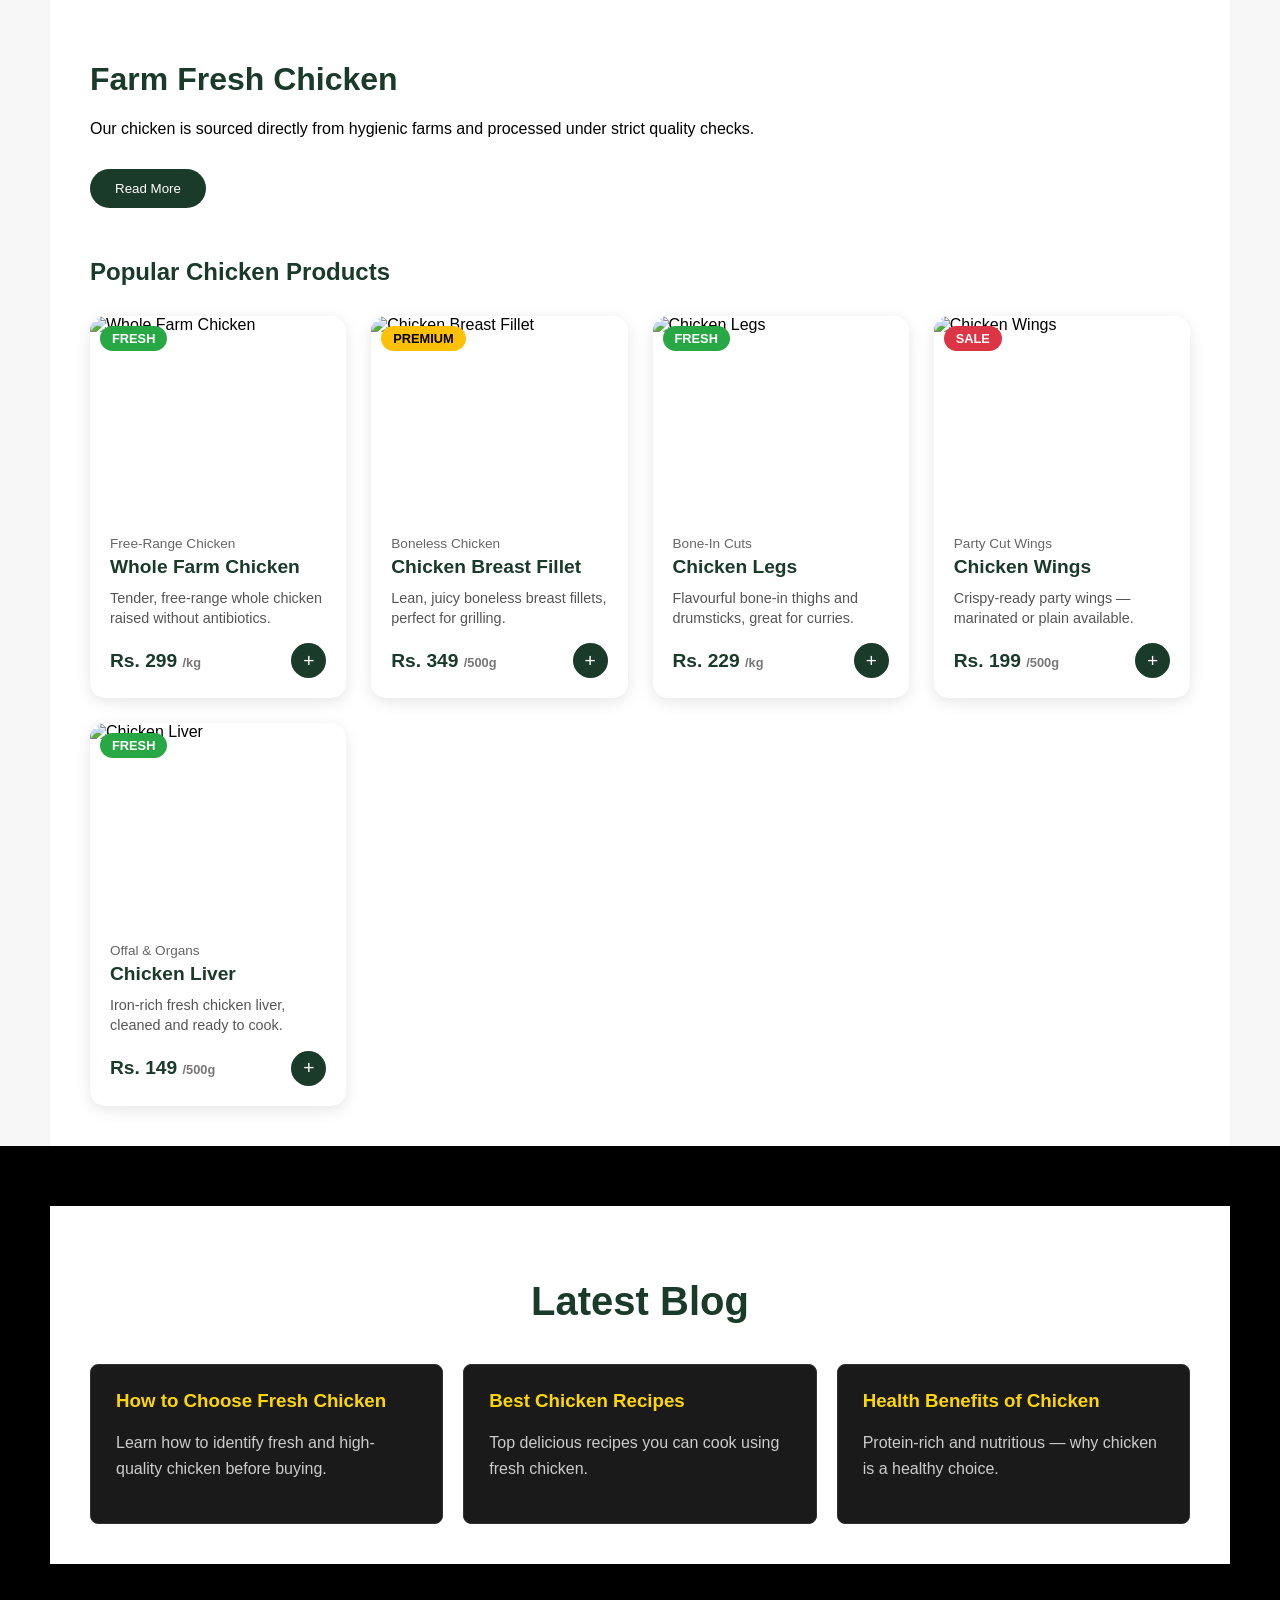
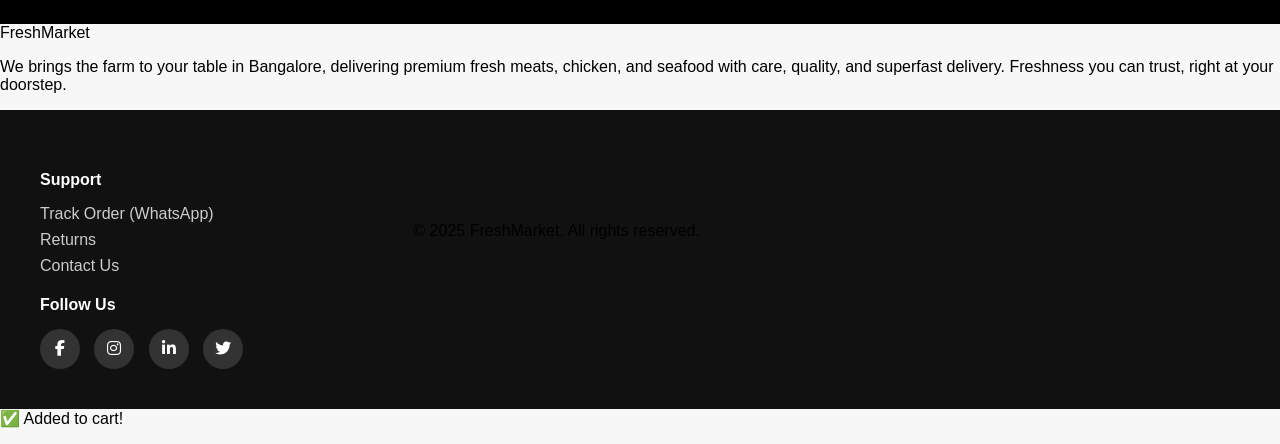
==== commit e54b5616: "Update chicken.html" ====
--- a/chicken.html
+++ b/chicken.html
@@ -333,3 +333,87 @@
     line-height: 1.6;
   }
 </style>
+<!-- FOOTER --><footer id="footer">
+<div class="footer-grid">
+<div class="footer-brand">
+<div class="nav-logo">Fresh<span>Market</span></div>
+<p>We brings the farm to your table in Bangalore, delivering premium fresh meats, chicken, and seafood with care, quality, and superfast delivery. Freshness you can trust, right at your doorstep.</p>
+</div>
+
+<!-- Font Awesome (ADD IN HEAD) -->
+<link rel="stylesheet" href="https://cdnjs.cloudflare.com/ajax/libs/font-awesome/6.4.0/css/all.min.css">
+
+<div class="footer">
+<div class="footer-col">
+<h4>Support</h4>
+<ul>
+  <li><a href="https://wa.me/918197451760">Track Order (WhatsApp)</a></li>
+  <li><a href="mailto:freshmarket.gt.tc.com">Returns</a></li>
+  <li><a href="tel:+918197451760">Contact Us</a></li>
+</ul>
+  <div class="footer-col">
+    <h4>Follow Us</h4>
+    <div class="social-links">
+      <a href="https://www.facebook.com/" target="_blank"><i class="fab fa-facebook-f"></i></a>
+      <a href="https://www.instagram.com/" target="_blank"><i class="fab fa-instagram"></i></a>
+      <a href="https://www.linkedin.com/" target="_blank"><i class="fab fa-linkedin-in"></i></a>
+      <a href="https://twitter.com/" target="_blank"><i class="fab fa-twitter"></i></a>
+    </div>
+  </div>
+
+</div>
+
+<style>
+.footer {
+  display: flex;
+  gap: 40px;
+  flex-wrap: wrap;
+  background: #111;
+  padding: 40px;
+}
+
+.footer-col h4 {
+  color: #fff;
+  margin-bottom: 15px;
+}
+
+.footer-col ul {
+  list-style: none;
+  padding: 0;
+}
+
+.footer-col ul li a {
+  color: #ccc;
+  text-decoration: none;
+  display: block;
+  margin-bottom: 8px;
+}
+
+.social-links a {
+  display: inline-block;
+  height: 40px;
+  width: 40px;
+  background: #333;
+  margin-right: 10px;
+  text-align: center;
+  line-height: 40px;
+  border-radius: 50%;
+  color: #fff;
+  transition: 0.3s;
+}
+
+.social-links a:hover {
+  background: #e63946;
+}
+</style>
+<ul>
+<div class="footer">
+    <ul/>
+<div class="footer-bottom">
+<p>© 2025 FreshMarket. All rights reserved.</p>
+</div>
+</footer><!-- TOAST -->
+<div class="toast" id="toast">✅ Added to cart!</div>
+<p>
+<script>
+let cartCount = 0;
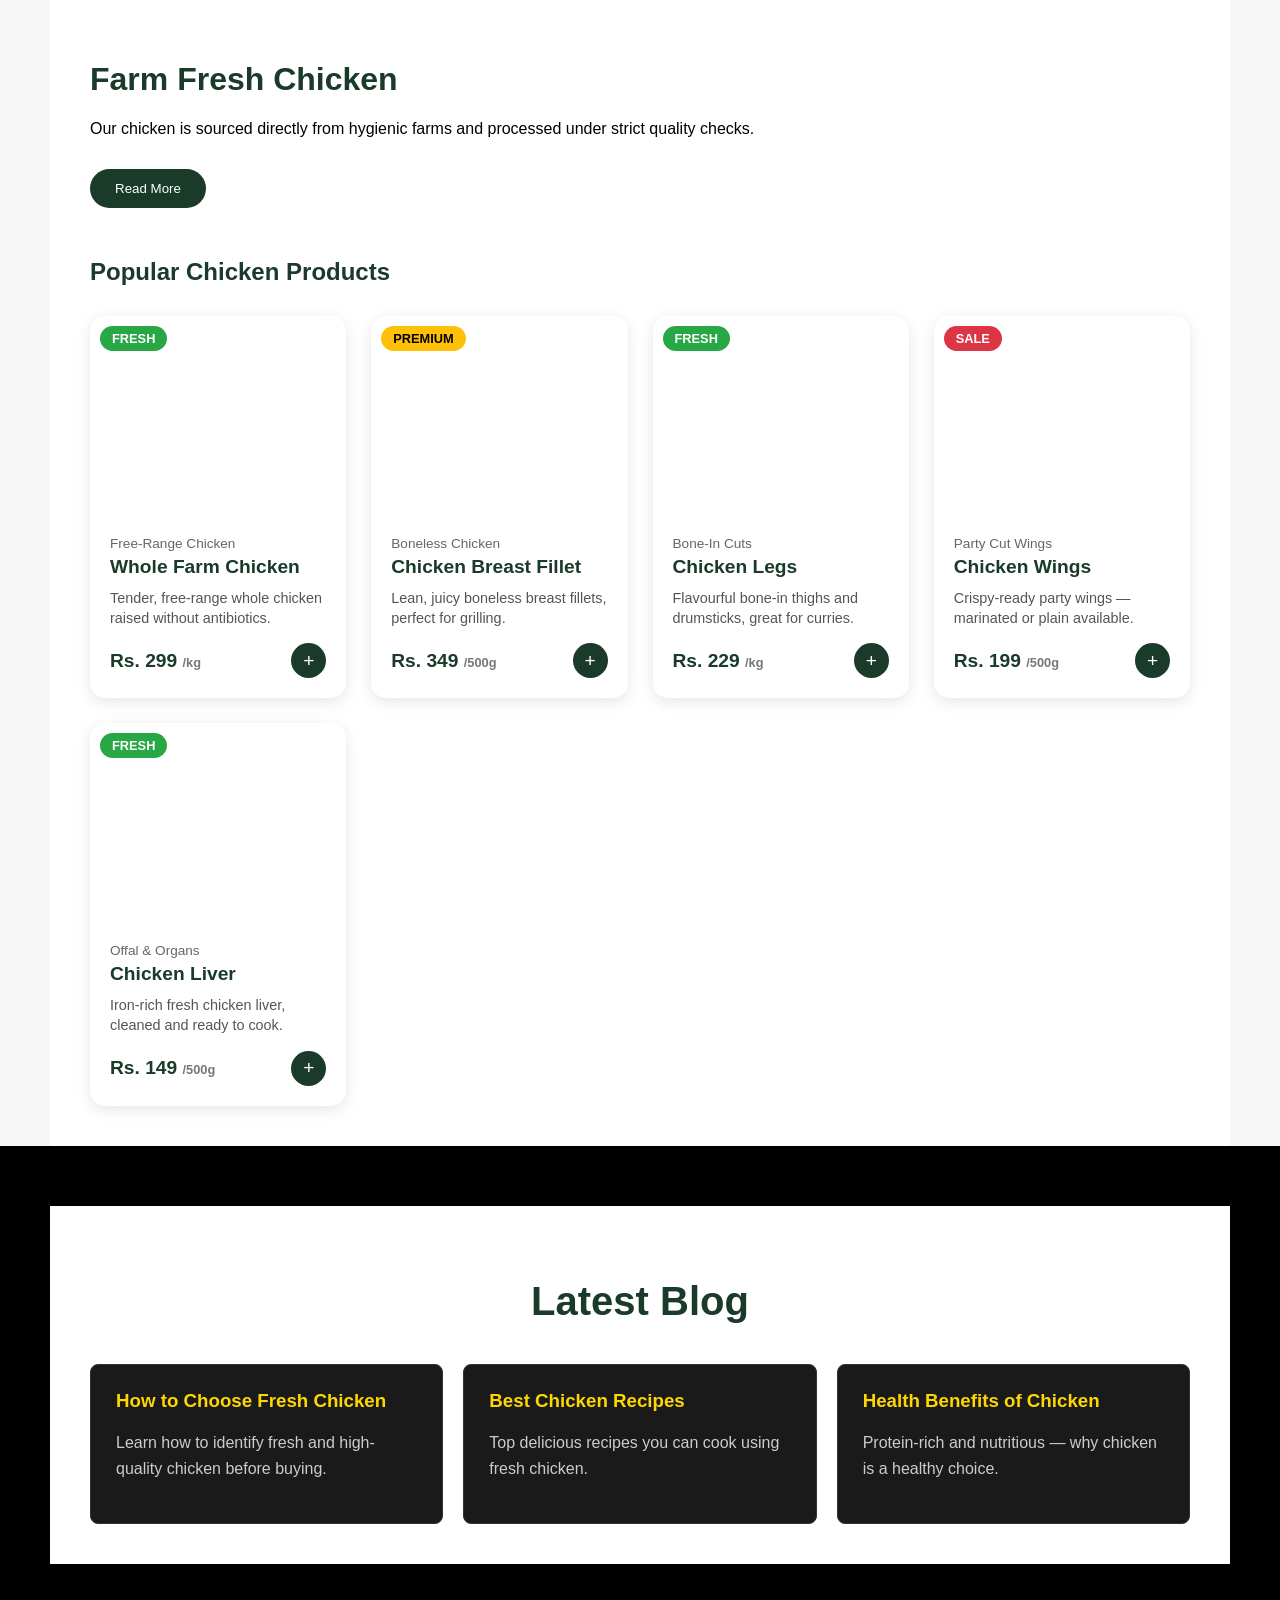
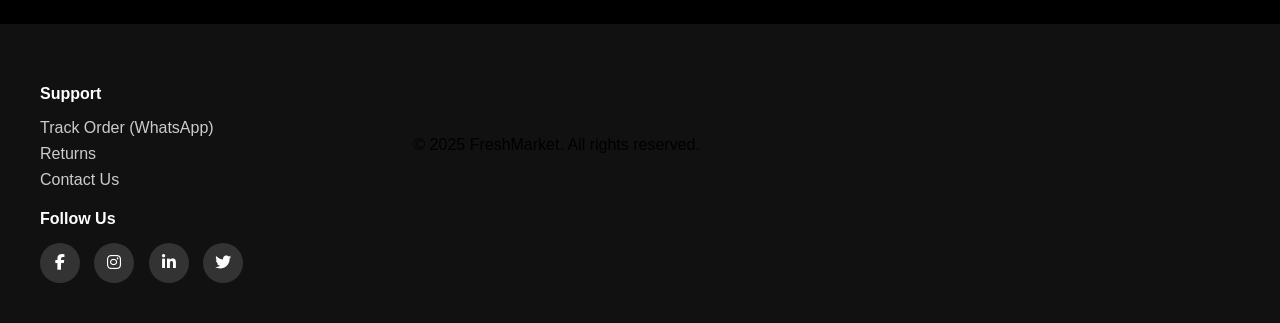
==== commit 55490bb9: "Update chicken.html" ====
--- a/chicken.html
+++ b/chicken.html
@@ -333,12 +333,7 @@
     line-height: 1.6;
   }
 </style>
-<!-- FOOTER --><footer id="footer">
-<div class="footer-grid">
-<div class="footer-brand">
-<div class="nav-logo">Fresh<span>Market</span></div>
-<p>We brings the farm to your table in Bangalore, delivering premium fresh meats, chicken, and seafood with care, quality, and superfast delivery. Freshness you can trust, right at your doorstep.</p>
-</div>
+
 
 <!-- Font Awesome (ADD IN HEAD) -->
 <link rel="stylesheet" href="https://cdnjs.cloudflare.com/ajax/libs/font-awesome/6.4.0/css/all.min.css">
@@ -412,8 +407,6 @@
 <div class="footer-bottom">
 <p>© 2025 FreshMarket. All rights reserved.</p>
 </div>
-</footer><!-- TOAST -->
-<div class="toast" id="toast">✅ Added to cart!</div>
 <p>
 <script>
 let cartCount = 0;
